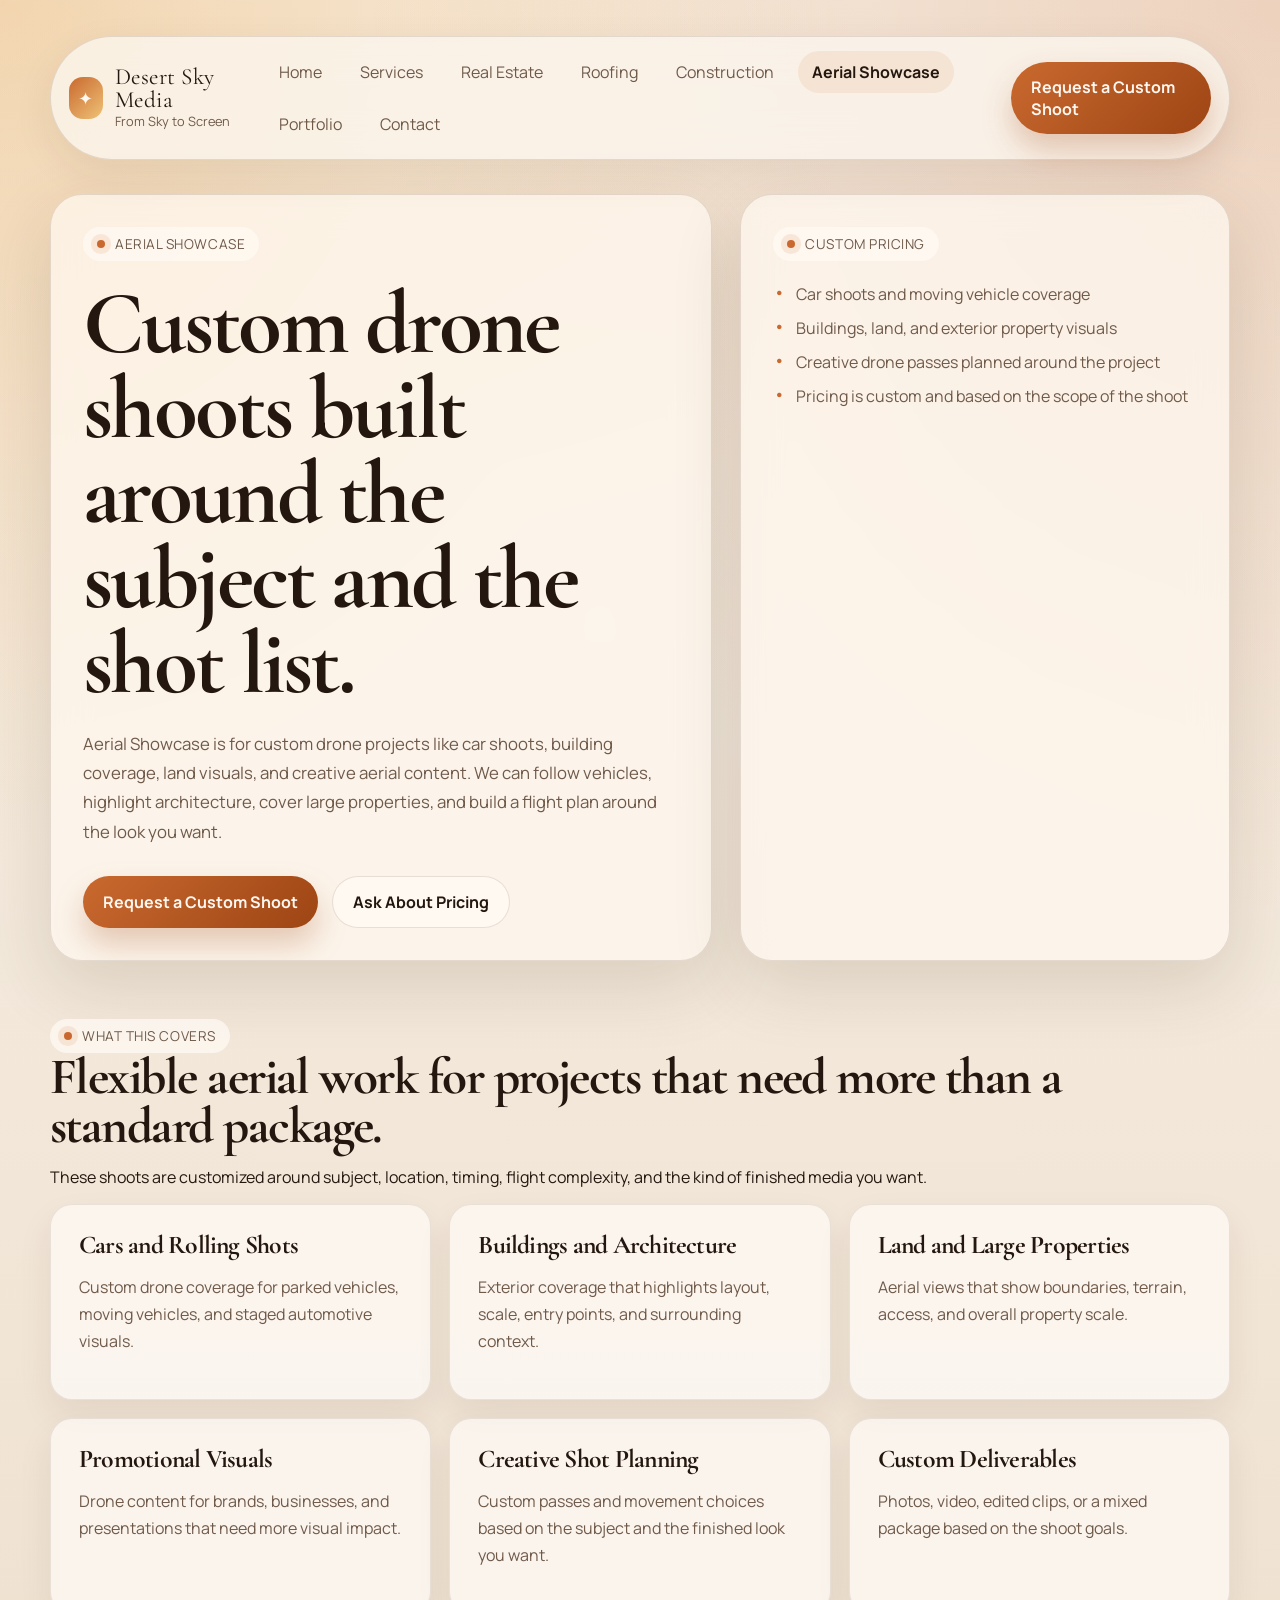
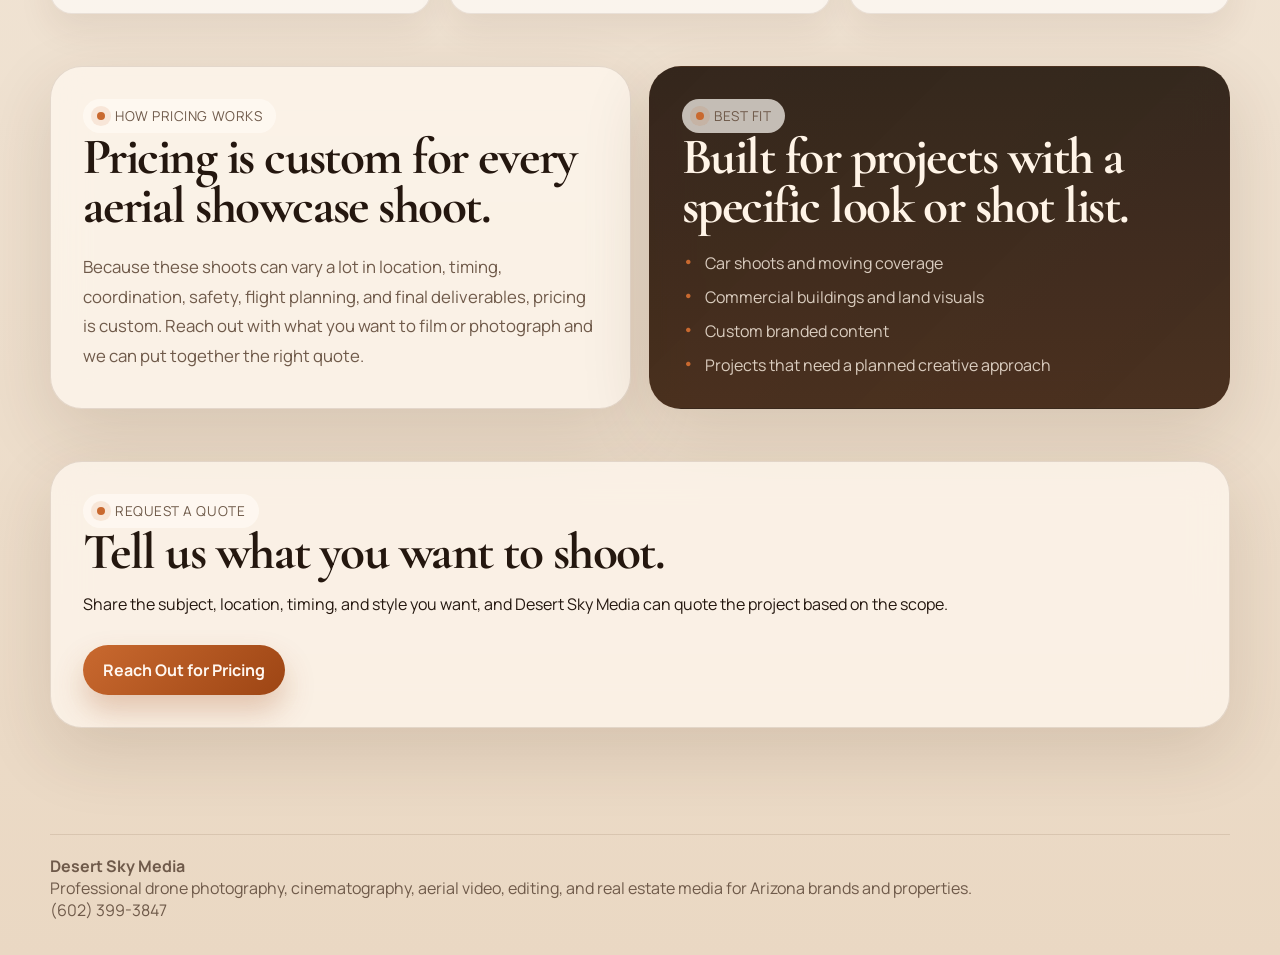
==== aerial-showcase.html @ aaeef849 "Add files via upload" ====
<!DOCTYPE html>
<html lang="en">
  <head>
    <meta charset="UTF-8" />
    <meta name="viewport" content="width=device-width, initial-scale=1.0" />
    <title>Desert Sky Media | Aerial Showcase</title>
    <meta
      name="description"
      content="Custom drone shoots for cars, buildings, land, promotional visuals, and creative aerial coverage with custom pricing."
    />
    <link rel="preconnect" href="https://fonts.googleapis.com" />
    <link rel="preconnect" href="https://fonts.gstatic.com" crossorigin />
    <link
      href="https://fonts.googleapis.com/css2?family=Cormorant+Garamond:wght@500;600;700&family=Manrope:wght@400;500;600;700;800&display=swap"
      rel="stylesheet"
    />
    <link rel="stylesheet" href="styles.css" />
  </head>
  <body>
    <div class="site-shell">
      <header class="topbar">
        <nav class="nav" data-nav>
          <a class="brand" href="index.html">
            <div class="brand-mark">✦</div>
            <div class="brand-text">
              <span class="brand-name">Desert Sky Media</span>
              <span class="brand-tag">From Sky to Screen</span>
            </div>
          </a>

          <button class="mobile-toggle" data-nav-toggle aria-label="Toggle navigation" aria-expanded="false">
            <span></span>
          </button>

          <div class="nav-links">
            <a href="index.html">Home</a>
            <a href="services.html">Services</a>
            <a href="real-estate.html">Real Estate</a>
            <a href="roofing.html">Roofing</a>
            <a href="construction.html">Construction</a>
            <a class="current" href="aerial-showcase.html">Aerial Showcase</a>
            <a href="portfolio.html">Portfolio</a>
            <a href="contact.html">Contact</a>
          </div>

          <a class="nav-cta" href="contact.html">Request a Custom Shoot</a>
        </nav>
      </header>

      <main>
        <section class="hero">
          <div class="hero-card hero-copy reveal">
            <div class="eyebrow">Aerial Showcase</div>
            <h1>Custom drone shoots built around the subject and the shot list.</h1>
            <p class="lead">
              Aerial Showcase is for custom drone projects like car shoots, building coverage,
              land visuals, and creative aerial content. We can follow vehicles, highlight
              architecture, cover large properties, and build a flight plan around the look you want.
            </p>
            <div class="hero-actions">
              <a class="button" href="contact.html">Request a Custom Shoot</a>
              <a class="button secondary" href="contact.html">Ask About Pricing</a>
            </div>
          </div>

          <div class="hero-card hero-copy reveal">
            <div class="eyebrow">Custom Pricing</div>
            <div class="checklist">
              <span>Car shoots and moving vehicle coverage</span>
              <span>Buildings, land, and exterior property visuals</span>
              <span>Creative drone passes planned around the project</span>
              <span>Pricing is custom and based on the scope of the shoot</span>
            </div>
          </div>
        </section>

        <section class="section">
          <div class="section-head reveal">
            <div>
              <div class="eyebrow">What This Covers</div>
              <h2>Flexible aerial work for projects that need more than a standard package.</h2>
            </div>
            <p>These shoots are customized around subject, location, timing, flight complexity, and the kind of finished media you want.</p>
          </div>

          <div class="grid-3">
            <article class="card reveal"><h3>Cars and Rolling Shots</h3><p>Custom drone coverage for parked vehicles, moving vehicles, and staged automotive visuals.</p></article>
            <article class="card reveal"><h3>Buildings and Architecture</h3><p>Exterior coverage that highlights layout, scale, entry points, and surrounding context.</p></article>
            <article class="card reveal"><h3>Land and Large Properties</h3><p>Aerial views that show boundaries, terrain, access, and overall property scale.</p></article>
            <article class="card reveal"><h3>Promotional Visuals</h3><p>Drone content for brands, businesses, and presentations that need more visual impact.</p></article>
            <article class="card reveal"><h3>Creative Shot Planning</h3><p>Custom passes and movement choices based on the subject and the finished look you want.</p></article>
            <article class="card reveal"><h3>Custom Deliverables</h3><p>Photos, video, edited clips, or a mixed package based on the shoot goals.</p></article>
          </div>
        </section>

        <section class="section">
          <div class="split-feature">
            <div class="glass-card feature-panel reveal">
              <div class="eyebrow">How Pricing Works</div>
              <h2>Pricing is custom for every aerial showcase shoot.</h2>
              <p class="lead">
                Because these shoots can vary a lot in location, timing, coordination, safety,
                flight planning, and final deliverables, pricing is custom. Reach out with what
                you want to film or photograph and we can put together the right quote.
              </p>
            </div>

            <div class="glass-card feature-panel dark-panel reveal">
              <div class="eyebrow">Best Fit</div>
              <h2>Built for projects with a specific look or shot list.</h2>
              <div class="checklist">
                <span>Car shoots and moving coverage</span>
                <span>Commercial buildings and land visuals</span>
                <span>Custom branded content</span>
                <span>Projects that need a planned creative approach</span>
              </div>
            </div>
          </div>
        </section>

        <section class="section">
          <div class="glass-card cta-band reveal">
            <div class="section-head">
              <div>
                <div class="eyebrow">Request a Quote</div>
                <h2>Tell us what you want to shoot.</h2>
              </div>
              <p>Share the subject, location, timing, and style you want, and Desert Sky Media can quote the project based on the scope.</p>
            </div>
            <div class="button-row">
              <a class="button" href="contact.html">Reach Out for Pricing</a>
            </div>
          </div>
        </section>
      </main>

      <footer class="footer">
        <div class="footer-inner">
          <div>
            <strong>Desert Sky Media</strong>
            <div>Professional drone photography, cinematography, aerial video, editing, and real estate media for Arizona brands and properties.</div>
            <div>(602) 399-3847</div>
          </div>
          <div></div>
        </div>
      </footer>
    </div>

    <script src="script.js"></script>
  </body>
</html>
---- styles.css ----
:root {
  --bg: #f3ece1;
  --surface: rgba(255, 248, 240, 0.72);
  --text: #24170f;
  --muted: #6f5a4a;
  --line: rgba(50, 30, 18, 0.12);
  --primary: #c9692f;
  --primary-deep: #9d4514;
  --shadow: 0 24px 70px rgba(72, 42, 20, 0.14);
  --radius-lg: 32px;
  --radius-md: 22px;
  --max-width: 1180px;
}

* {
  box-sizing: border-box;
}

html {
  scroll-behavior: smooth;
}

body {
  margin: 0;
  font-family: "Manrope", sans-serif;
  color: var(--text);
  background:
    radial-gradient(circle at top left, rgba(237, 181, 109, 0.45), transparent 30%),
    radial-gradient(circle at top right, rgba(201, 105, 47, 0.22), transparent 32%),
    linear-gradient(180deg, #f7f0e6 0%, #f1e5d6 52%, #ead8c3 100%);
  min-height: 100vh;
}

body::before {
  content: "";
  position: fixed;
  inset: 0;
  pointer-events: none;
  background-image:
    linear-gradient(rgba(255, 255, 255, 0.1) 1px, transparent 1px),
    linear-gradient(90deg, rgba(255, 255, 255, 0.06) 1px, transparent 1px);
  background-size: 120px 120px;
  mask-image: linear-gradient(180deg, rgba(0, 0, 0, 0.45), transparent 90%);
  opacity: 0.35;
}

a {
  color: inherit;
  text-decoration: none;
}

.site-shell {
  width: min(calc(100% - 32px), var(--max-width));
  margin: 0 auto;
}

.topbar {
  position: sticky;
  top: 18px;
  z-index: 20;
  padding-top: 18px;
}

.nav {
  display: flex;
  align-items: center;
  justify-content: space-between;
  gap: 18px;
  padding: 14px 18px;
  border: 1px solid rgba(83, 51, 30, 0.14);
  border-radius: 999px;
  background: rgba(251, 246, 239, 0.78);
  box-shadow: 0 14px 40px rgba(63, 33, 16, 0.08);
  backdrop-filter: blur(20px);
}

.brand {
  display: flex;
  align-items: center;
  gap: 12px;
  min-width: 0;
}

.brand-mark {
  display: grid;
  place-items: center;
  width: 42px;
  height: 42px;
  border-radius: 14px;
  background: linear-gradient(135deg, var(--primary), #efc276);
  color: #fff8ee;
  font-size: 18px;
}

.brand-text {
  display: flex;
  flex-direction: column;
  min-width: 0;
}

.brand-name {
  font-family: "Cormorant Garamond", serif;
  font-size: 1.45rem;
  line-height: 1;
  letter-spacing: 0.02em;
}

.brand-tag {
  color: var(--muted);
  font-size: 0.8rem;
}

.nav-links {
  display: flex;
  align-items: center;
  gap: 10px;
  flex-wrap: wrap;
}

.nav-links a {
  padding: 10px 14px;
  border-radius: 999px;
  color: var(--muted);
  transition: 0.2s ease;
}

.nav-links a:hover,
.nav-links a.current {
  background: rgba(201, 105, 47, 0.1);
  color: var(--text);
}

.nav-links a.current {
  font-weight: 700;
}

.button,
.nav-cta,
button.button {
  display: inline-flex;
  align-items: center;
  justify-content: center;
  gap: 10px;
  padding: 14px 20px;
  border: 0;
  border-radius: 999px;
  background: linear-gradient(135deg, var(--primary), var(--primary-deep));
  color: #fff7f0;
  font-weight: 700;
  box-shadow: 0 16px 30px rgba(157, 69, 20, 0.26);
  cursor: pointer;
  transition: transform 0.2s ease, box-shadow 0.2s ease;
}

.button:hover,
.nav-cta:hover {
  transform: translateY(-2px);
  box-shadow: 0 18px 34px rgba(157, 69, 20, 0.32);
}

.button.secondary {
  background: rgba(255, 250, 244, 0.78);
  color: var(--text);
  border: 1px solid rgba(64, 36, 19, 0.12);
  box-shadow: none;
}

.mobile-toggle {
  display: none;
  width: 44px;
  height: 44px;
  border-radius: 50%;
  border: 1px solid var(--line);
  background: rgba(255, 248, 240, 0.8);
}

.mobile-toggle span,
.mobile-toggle::before,
.mobile-toggle::after {
  content: "";
  display: block;
  width: 18px;
  height: 2px;
  margin: 0 auto;
  background: var(--text);
  border-radius: 999px;
}

.mobile-toggle::before {
  margin-bottom: 4px;
}

.mobile-toggle::after {
  margin-top: 4px;
}

main {
  padding-bottom: 70px;
}

.section {
  padding: 26px 0;
}

.hero {
  display: grid;
  grid-template-columns: 1.15fr 0.85fr;
  gap: 28px;
  align-items: stretch;
  padding: 52px 0 32px;
}

.hero-card,
.glass-card {
  position: relative;
  overflow: hidden;
  border: 1px solid rgba(84, 52, 29, 0.14);
  border-radius: var(--radius-lg);
  background: var(--surface);
  box-shadow: var(--shadow);
  backdrop-filter: blur(18px);
}

.hero-copy,
.feature-panel,
.cta-band {
  padding: 32px;
}

.eyebrow {
  display: inline-flex;
  align-items: center;
  gap: 10px;
  padding: 8px 14px;
  border-radius: 999px;
  background: rgba(255, 251, 246, 0.7);
  color: var(--muted);
  font-size: 0.85rem;
  letter-spacing: 0.04em;
  text-transform: uppercase;
}

.eyebrow::before {
  content: "";
  width: 8px;
  height: 8px;
  border-radius: 50%;
  background: var(--primary);
  box-shadow: 0 0 0 6px rgba(201, 105, 47, 0.12);
}

h1,
h2,
h3,
.page-title {
  margin: 0;
  font-family: "Cormorant Garamond", serif;
  line-height: 0.95;
  letter-spacing: -0.03em;
}

h1 {
  margin-top: 20px;
  font-size: clamp(3rem, 7vw, 6rem);
}

h2 {
  font-size: clamp(2.2rem, 4vw, 4rem);
}

h3 {
  font-size: clamp(1.5rem, 2vw, 2.1rem);
}

.page-title {
  margin-top: 20px;
  font-size: clamp(2.5rem, 5vw, 4.6rem);
}

.lead {
  margin: 22px 0 0;
  max-width: 680px;
  color: var(--muted);
  font-size: 1.05rem;
  line-height: 1.75;
}

.hero-actions,
.button-row {
  display: flex;
  gap: 14px;
  flex-wrap: wrap;
  margin-top: 30px;
}

.hero-metrics,
.grid-2,
.grid-3,
.grid-4,
.info-grid,
.summary-grid {
  display: grid;
  gap: 18px;
}

.hero-metrics,
.grid-3,
.summary-grid {
  grid-template-columns: repeat(3, minmax(0, 1fr));
}

.grid-2,
.contact-layout {
  grid-template-columns: repeat(2, minmax(0, 1fr));
}

.grid-4 {
  grid-template-columns: repeat(4, minmax(0, 1fr));
}

.split-feature {
  display: grid;
  grid-template-columns: 1fr 1fr;
  gap: 18px;
}

.metric,
.card,
.contact-item {
  padding: 18px;
  border-radius: 20px;
  background: rgba(255, 252, 249, 0.68);
  border: 1px solid rgba(77, 47, 28, 0.1);
}

.card {
  padding: 28px;
  border-radius: var(--radius-md);
  box-shadow: 0 16px 34px rgba(74, 44, 20, 0.08);
}

.metric strong {
  display: block;
  font-size: 1.4rem;
  margin-bottom: 6px;
}

.metric span,
.card p,
.card li,
.contact-item span {
  color: var(--muted);
  line-height: 1.7;
}

.card ul {
  margin: 14px 0 0;
  padding-left: 18px;
}

.dark-panel {
  background:
    linear-gradient(180deg, rgba(32, 20, 11, 0.9), rgba(56, 30, 13, 0.9)),
    linear-gradient(135deg, rgba(201, 105, 47, 0.15), transparent);
  color: #fff4e7;
}

.dark-panel p,
.dark-panel li,
.dark-panel .muted-light,
.dark-panel .checklist span {
  color: rgba(255, 244, 231, 0.8);
}

.dark-panel .metric {
  background: rgba(255, 248, 240, 0.14);
  border-color: rgba(255, 244, 231, 0.14);
}

.dark-panel .metric span {
  color: rgba(255, 244, 231, 0.78);
}

.badge-row,
.tag-row,
.service-area {
  display: flex;
  flex-wrap: wrap;
  gap: 10px;
  margin-top: 20px;
}

.badge,
.tag,
.service-area span {
  display: inline-flex;
  align-items: center;
  gap: 8px;
  padding: 10px 14px;
  border-radius: 999px;
  font-size: 0.9rem;
}

.badge,
.service-area span {
  background: rgba(255, 252, 248, 0.74);
  border: 1px solid rgba(66, 38, 19, 0.1);
  color: var(--text);
}

.tag {
  background: rgba(201, 105, 47, 0.09);
  color: var(--primary-deep);
}

.portfolio-card {
  overflow: hidden;
  padding: 0;
}

.portfolio-visual {
  min-height: 240px;
  padding: 22px;
  display: flex;
  align-items: end;
}

.portfolio-one {
  background:
    linear-gradient(180deg, rgba(14, 12, 11, 0.12), rgba(14, 12, 11, 0.72)),
    linear-gradient(140deg, #f5d18e 0%, #d47d35 52%, #5d3119 100%);
}

.portfolio-two {
  background:
    linear-gradient(180deg, rgba(15, 12, 9, 0.18), rgba(15, 12, 9, 0.72)),
    linear-gradient(140deg, #f0e5cf 0%, #d8ad79 44%, #5c3620 100%);
}

.portfolio-three {
  background:
    linear-gradient(180deg, rgba(20, 15, 12, 0.12), rgba(20, 15, 12, 0.72)),
    linear-gradient(135deg, #ecd8b4 0%, #c8692f 46%, #2c1d14 100%);
}

.portfolio-four {
  background:
    linear-gradient(180deg, rgba(15, 12, 9, 0.12), rgba(15, 12, 9, 0.72)),
    linear-gradient(135deg, #e2ccad 0%, #bc6b39 50%, #3d2718 100%);
}

.portfolio-content {
  padding: 24px;
}

.before-after {
  display: grid;
  grid-template-columns: 1fr 1fr;
  gap: 10px;
  margin-top: 20px;
}

.before-after div {
  padding: 18px;
  border-radius: 18px;
  min-height: 140px;
  display: flex;
  align-items: end;
  font-weight: 700;
}

.before {
  background: linear-gradient(180deg, rgba(165, 141, 120, 0.55), rgba(105, 84, 66, 0.78));
  color: #fff8ee;
}

.after {
  background: linear-gradient(180deg, rgba(255, 202, 140, 0.7), rgba(201, 105, 47, 0.95));
  color: #fff8ee;
}

.pricing-card.featured {
  background: linear-gradient(180deg, rgba(255, 246, 235, 0.94), rgba(249, 234, 215, 0.94));
}

.pricing-kicker {
  color: var(--primary-deep);
  font-size: 0.84rem;
  font-weight: 800;
  letter-spacing: 0.06em;
  text-transform: uppercase;
}

.price {
  margin-top: 16px;
  font-size: 2.3rem;
  font-weight: 800;
}

.price small {
  font-size: 1rem;
  font-weight: 600;
  color: var(--muted);
}

.checklist {
  display: grid;
  gap: 12px;
  margin-top: 22px;
}

.checklist span {
  display: flex;
  align-items: flex-start;
  gap: 10px;
  color: var(--muted);
}

.checklist span::before {
  content: "•";
  color: var(--primary);
  font-size: 1.2rem;
  line-height: 1;
}

.footer {
  padding: 10px 0 34px;
  color: var(--muted);
}

.footer-inner {
  display: flex;
  align-items: center;
  justify-content: space-between;
  gap: 18px;
  padding-top: 20px;
  border-top: 1px solid rgba(84, 52, 29, 0.12);
}

.reveal {
  opacity: 0;
  transform: translateY(20px);
  transition: opacity 0.6s ease, transform 0.6s ease;
}

.reveal.visible {
  opacity: 1;
  transform: translateY(0);
}

.contact-form {
  display: grid;
  gap: 16px;
  margin-top: 24px;
}

.form-grid {
  display: grid;
  grid-template-columns: repeat(2, minmax(0, 1fr));
  gap: 16px;
}

.field {
  display: grid;
  gap: 8px;
}

.field label {
  font-size: 0.92rem;
  font-weight: 700;
  color: rgba(255, 244, 231, 0.9);
}

.light-form .field label {
  color: var(--text);
}

.field input,
.field select,
.field textarea {
  width: 100%;
  border: 1px solid rgba(255, 244, 231, 0.18);
  border-radius: 16px;
  padding: 14px 16px;
  font: inherit;
  color: #fff4e7;
  background: rgba(255, 248, 240, 0.08);
}

.light-form .field input,
.light-form .field select,
.light-form .field textarea {
  border: 1px solid rgba(77, 47, 28, 0.12);
  color: var(--text);
  background: rgba(255, 252, 249, 0.85);
}

.field input::placeholder,
.field textarea::placeholder {
  color: rgba(255, 244, 231, 0.55);
}

.light-form .field input::placeholder,
.light-form .field textarea::placeholder {
  color: var(--muted);
}

.field textarea {
  min-height: 140px;
  resize: vertical;
}

.fine-print {
  color: rgba(255, 244, 231, 0.72);
  font-size: 0.9rem;
  line-height: 1.6;
}

.light-form .fine-print {
  color: var(--muted);
}

@media (max-width: 1024px) {
  .hero,
  .contact-layout,
  .split-feature,
  .grid-4,
  .grid-3,
  .grid-2,
  .info-grid,
  .summary-grid,
  .hero-metrics,
  .form-grid {
    grid-template-columns: 1fr;
  }
}

@media (max-width: 860px) {
  .topbar {
    top: 10px;
  }

  .nav {
    border-radius: 28px;
    align-items: start;
    flex-wrap: wrap;
  }

  .mobile-toggle {
    display: inline-grid;
    place-items: center;
  }

  .nav-links,
  .nav-cta {
    display: none;
  }

  .nav.open .nav-links,
  .nav.open .nav-cta {
    display: flex;
    width: 100%;
  }

  .nav.open .nav-links {
    flex-direction: column;
    align-items: stretch;
  }

  .nav.open .nav-links a,
  .nav.open .nav-cta {
    justify-content: center;
  }

  .section-head,
  .footer-inner {
    flex-direction: column;
    align-items: start;
  }

  .before-after {
    grid-template-columns: 1fr;
  }
}
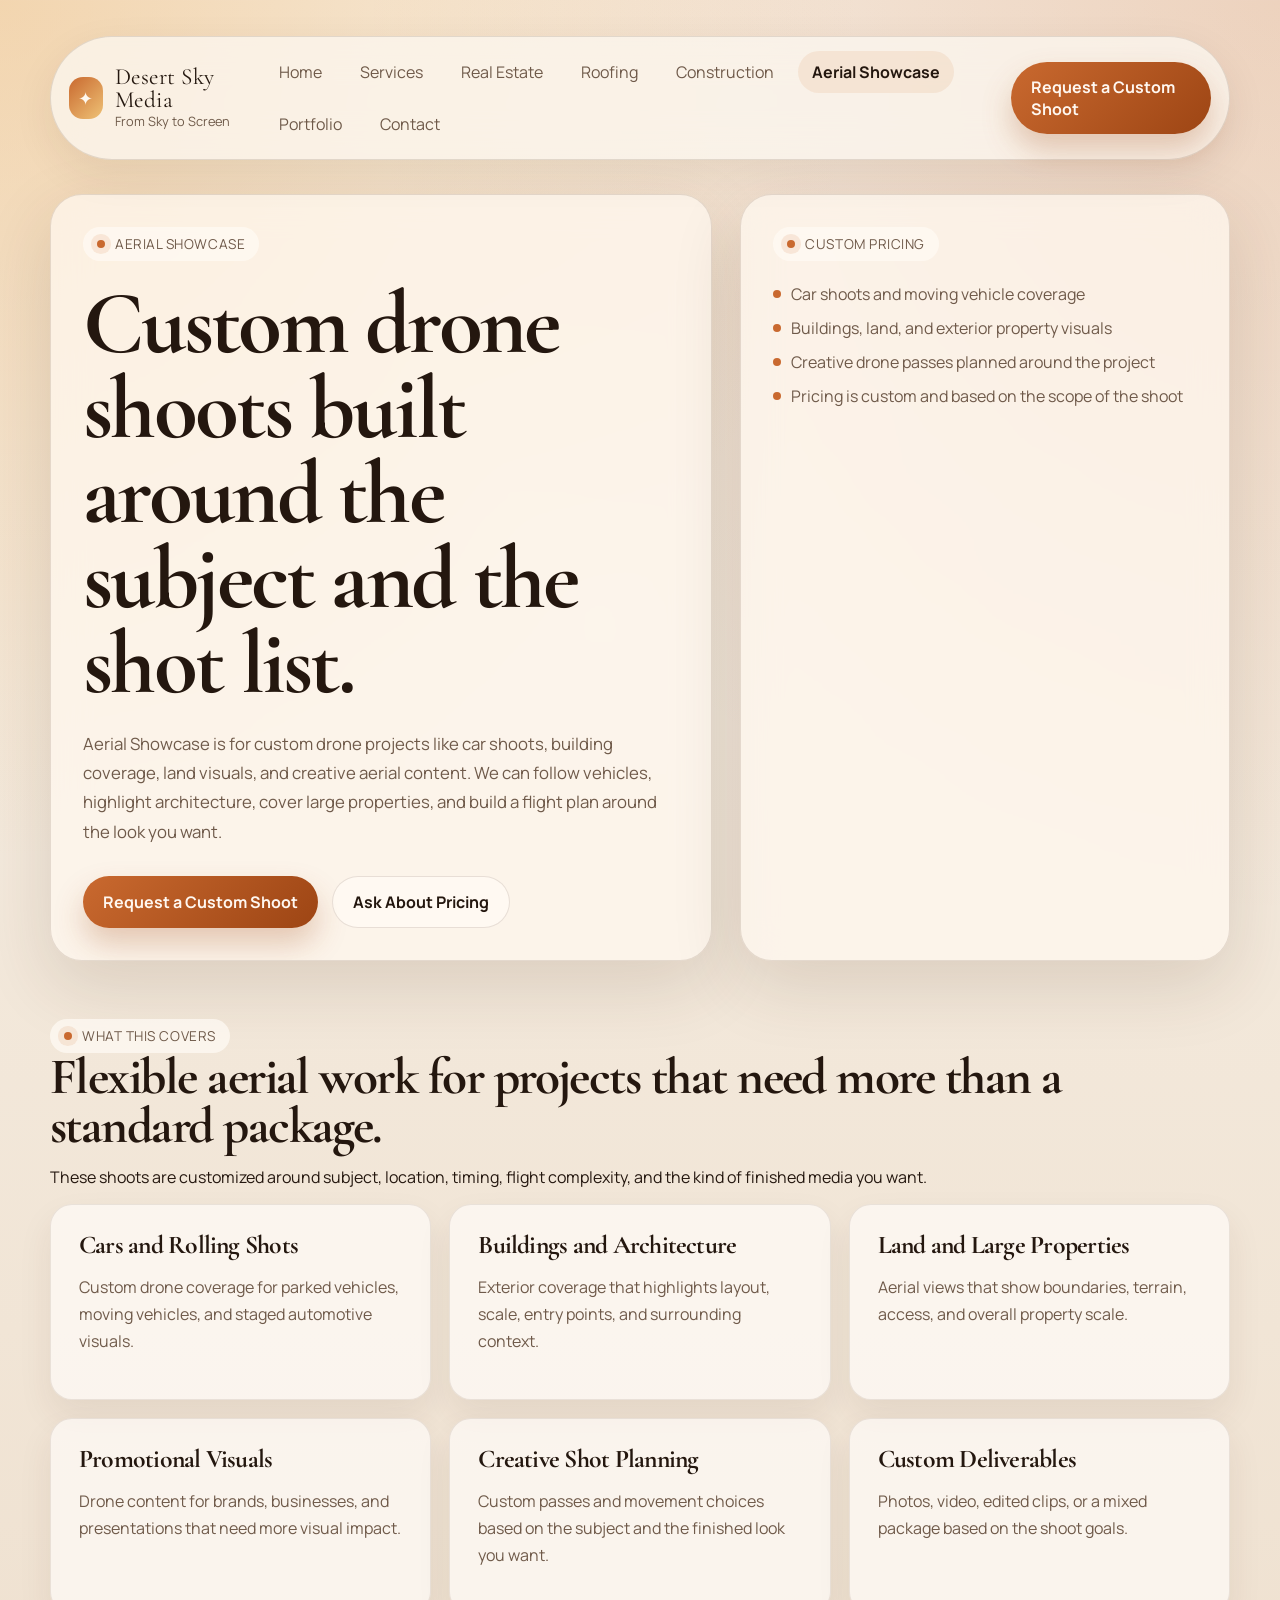
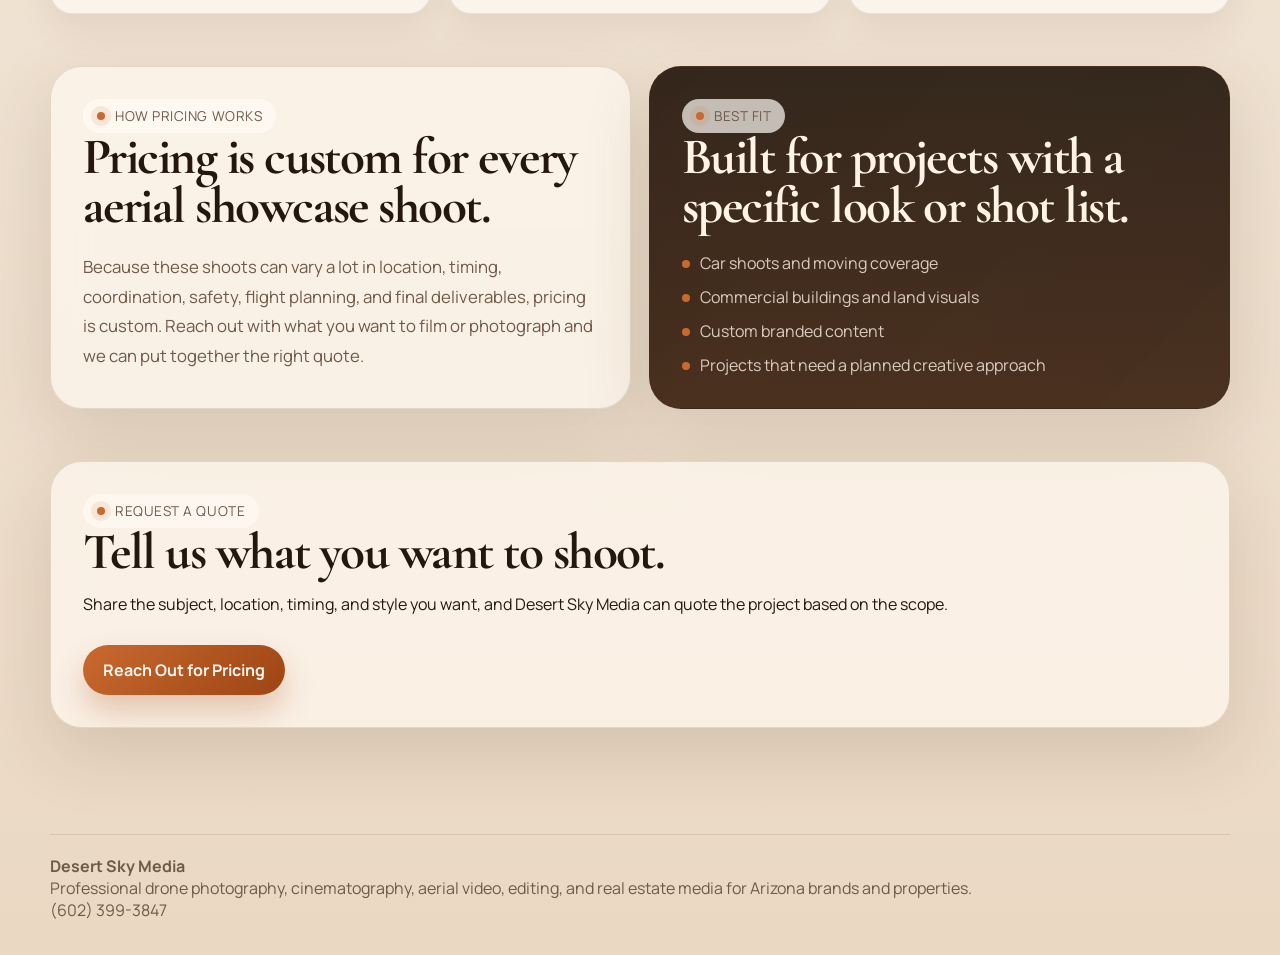
==== commit e47caabf: "Update aerial-showcase.html" ====
--- a/aerial-showcase.html
+++ b/aerial-showcase.html
@@ -4,6 +4,9 @@
     <meta charset="UTF-8" />
     <meta name="viewport" content="width=device-width, initial-scale=1.0" />
     <title>Desert Sky Media | Aerial Showcase</title>
+    <link rel="icon" type="image/png" href="star.png" />
+<link rel="apple-touch-icon" href="star.png" />
+
     <meta
       name="description"
       content="Custom drone shoots for cars, buildings, land, promotional visuals, and creative aerial coverage with custom pricing."
--- a/styles.css
+++ b/styles.css
@@ -517,10 +517,13 @@
 }
 
 .checklist span::before {
-  content: "•";
-  color: var(--primary);
-  font-size: 1.2rem;
-  line-height: 1;
+  content: "";
+  width: 8px;
+  height: 8px;
+  margin-top: 0.45em;
+  border-radius: 50%;
+  background: var(--primary);
+  flex: 0 0 8px;
 }
 
 .footer {
@@ -677,8 +680,4 @@
     flex-direction: column;
     align-items: start;
   }
-
-  .before-after {
-    grid-template-columns: 1fr;
-  }
-}
+}
